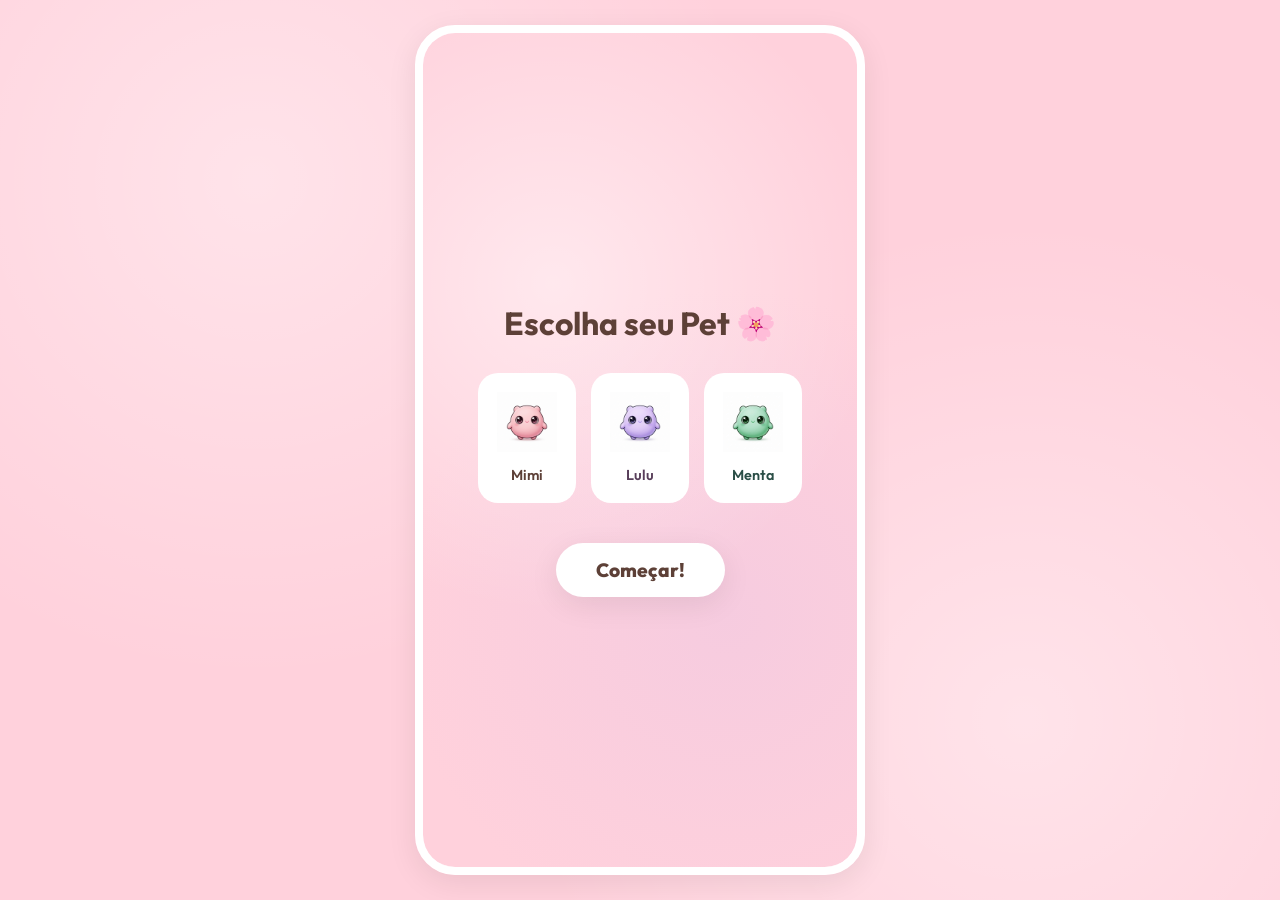
==== index.html @ eb4d81db "oi" ====
<!DOCTYPE html>
<html lang="pt-BR">

<head>
    <meta charset="UTF-8">
    <meta name="viewport" content="width=device-width, initial-scale=1.0">
    <title>Paw Bakery 🐾</title>
    <link rel="stylesheet" href="style.css">
</head>

<body>
    <div id="game-container">
        <!-- Selection Screen -->
        <div id="selection-screen" class="overlay">
            <h1>Escolha seu Pet 🌸</h1>
            <div class="pet-options">
                <div class="pet-option" data-color="pink">
                    <img src="assets/pet_idle.png" alt="Pink Pet" draggable="false">
                    <span>Mimi</span>
                </div>
                <div class="pet-option" data-color="lilac" style="filter: hue-rotate(280deg);">
                    <img src="assets/pet_idle.png" alt="Lilac Pet" draggable="false">
                    <span>Lulu</span>
                </div>
                <div class="pet-option" data-color="mint" style="filter: hue-rotate(150deg);">
                    <img src="assets/pet_idle.png" alt="Mint Pet" draggable="false">
                    <span>Menta</span>
                </div>
            </div>
            <button id="start-game" class="main-btn">Começar!</button>
        </div>

        <!-- Accessory Wardrobe Overlay -->
        <div id="wardrobe-screen" class="overlay" style="display: none;">
            <h1>Acessórios 🎀</h1>
            <div class="wardrobe-grid">
                <button class="wardrobe-item" data-acc="bow">🎀</button>
                <button class="wardrobe-item" data-acc="crown">👑</button>
                <button class="wardrobe-item" data-acc="flower">🌸</button>
                <button class="wardrobe-item" data-acc="hat">🎩</button>
                <button class="wardrobe-item" data-acc="star">⭐</button>
                <button class="wardrobe-item" data-acc="none">❌</button>
            </div>
            <button id="close-wardrobe" class="main-btn">Voltar</button>
        </div>

        <!-- Status Bars -->
        <div class="status-area">
            <div class="status-item">
                <span class="status-icon">🍰</span>
                <div class="bar-container">
                    <div id="hunger-bar" class="bar-fill bar-hunger"></div>
                </div>
            </div>
            <div class="status-item">
                <span class="status-icon">🧼</span>
                <div class="bar-container">
                    <div id="hygiene-bar" class="bar-fill bar-hygiene"></div>
                </div>
            </div>
            <div class="status-item">
                <span class="status-icon">⭐</span>
                <div class="bar-container">
                    <div id="happiness-bar" class="bar-fill bar-happiness"></div>
                </div>
            </div>
        </div>

        <!-- Pet Interaction Area -->
        <div class="pet-area">
            <div id="dirt-overlay" class="dirt-overlay"></div>
            <div id="pet" class="pet-idle">
                <img id="pet-img" src="assets/pet_idle.png" alt="Kawaii Pet" draggable="false">
                <!-- Accessory rendered ON the pet -->
                <div id="pet-accessory" class="pet-accessory"></div>
            </div>
            <div id="hearts-container" class="fx-container"></div>
        </div>

        <!-- Controls Area -->
        <div class="controls-area">
            <div class="menu-container">
                <button id="btn-food" class="control-btn" title="Alimentar">🍓</button>
                <div id="food-menu" class="sub-menu">
                    <button class="food-opt" data-emoji="🍓">🍓</button>
                    <button class="food-opt" data-emoji="🧁">🧁</button>
                    <button class="food-opt" data-emoji="🥛">🥛</button>
                </div>
            </div>
            <button id="btn-bath" class="control-btn" title="Banho">🛁</button>
            <button id="btn-shop" class="control-btn" title="Acessório">🎀</button>
        </div>
    </div>

    <!-- Emoji-based Drag Cursor (NO IMAGES = NO WHITE BG) -->
    <div id="drag-cursor" class="drag-cursor"></div>

    <script src="script.js"></script>
</body>

</html>
---- style.css ----
@import url('https://fonts.googleapis.com/css2?family=Outfit:wght@400;600;800&display=swap');

:root {
    --bg-color: #FFD1DC;
    --accent-pink: #F8BBD0;
    --accent-lilac: #E1BEE7;
    --accent-mint: #C8E6C9;
    --white: #FFFFFF;
    --text-color: #5D4037;
    --shadow: 0 8px 30px rgba(0, 0, 0, 0.08);
    --glass: rgba(255, 255, 255, 0.7);
}

* {
    margin: 0;
    padding: 0;
    box-sizing: border-box;
    font-family: 'Outfit', sans-serif;
    -webkit-tap-highlight-color: transparent;
    user-select: none;
}

body {
    background-color: var(--bg-color);
    background-image:
        radial-gradient(circle at 20% 20%, rgba(255, 255, 255, 0.4) 0%, transparent 40%),
        radial-gradient(circle at 80% 80%, rgba(255, 255, 255, 0.4) 0%, transparent 40%);
    height: 100vh;
    display: flex;
    justify-content: center;
    align-items: center;
    overflow: hidden;
    color: var(--text-color);
}

/* ==================== GAME CONTAINER ==================== */
#game-container {
    width: 100%;
    max-width: 450px;
    height: 100%;
    max-height: 850px;
    background: var(--glass);
    backdrop-filter: blur(10px);
    border: 8px solid var(--white);
    border-radius: 40px;
    position: relative;
    box-shadow: var(--shadow);
    display: flex;
    flex-direction: column;
    padding: 20px;
    overflow: hidden;
}

/* ==================== STATUS BARS ==================== */
.status-area {
    display: flex;
    justify-content: space-around;
    padding: 15px 10px;
    gap: 10px;
    z-index: 5;
}

.status-item {
    flex: 1;
    background: var(--white);
    padding: 10px;
    border-radius: 20px;
    display: flex;
    flex-direction: column;
    align-items: center;
    box-shadow: 0 4px 10px rgba(0, 0, 0, 0.05);
}

.status-icon {
    font-size: 1.5rem;
    margin-bottom: 5px;
}

.bar-container {
    width: 100%;
    height: 8px;
    background: #f0f0f0;
    border-radius: 10px;
    overflow: hidden;
}

.bar-fill {
    height: 100%;
    width: 100%;
    border-radius: 10px;
    transition: width 0.4s ease;
}

.bar-hunger {
    background: linear-gradient(90deg, #FFAB91, #FF7043);
}

.bar-hygiene {
    background: linear-gradient(90deg, #81D4FA, #29B6F6);
}

.bar-happiness {
    background: linear-gradient(90deg, #FFF59D, #FFD54F);
}

/* ==================== PET AREA ==================== */
.pet-area {
    flex: 1;
    display: flex;
    justify-content: center;
    align-items: center;
    position: relative;
}

#pet {
    width: 220px;
    height: 220px;
    cursor: pointer;
    transition: transform 0.2s;
    z-index: 10;
    position: relative;
    /* Anchor for accessory */
    display: flex;
    justify-content: center;
    align-items: center;
}

#pet img {
    width: 100%;
    height: 100%;
    object-fit: contain;
    display: block;
    pointer-events: none;
    /* Prevent image ghost drag */
}

/* Accessory ON THE PET */
.pet-accessory {
    position: absolute;
    top: -5px;
    right: 10px;
    font-size: 2.5rem;
    z-index: 20;
    pointer-events: none;
    filter: drop-shadow(0 2px 4px rgba(0, 0, 0, 0.15));
    transition: all 0.3s ease;
}

.pet-idle {
    animation: breathe 3s infinite ease-in-out;
}

@keyframes breathe {

    0%,
    100% {
        transform: scale(1);
    }

    50% {
        transform: scale(1.04) translateY(-3px);
    }
}

.pet-jump {
    animation: jump 0.5s ease-out;
}

@keyframes jump {

    0%,
    100% {
        transform: translateY(0);
    }

    50% {
        transform: translateY(-35px) scale(1.05);
    }
}

/* ==================== DIRT OVERLAY ==================== */
.dirt-overlay {
    position: absolute;
    top: 50%;
    left: 50%;
    transform: translate(-50%, -50%);
    width: 230px;
    height: 230px;
    pointer-events: none;
    opacity: 0;
    transition: opacity 0.5s;
    z-index: 11;
}

.dirt-spot {
    position: absolute;
    background: rgba(139, 94, 60, 0.35);
    border-radius: 50%;
    filter: blur(4px);
}

/* ==================== CONTROLS ==================== */
.controls-area {
    padding: 15px;
    display: flex;
    justify-content: center;
    gap: 20px;
    z-index: 5;
}

.control-btn {
    width: 70px;
    height: 70px;
    background: var(--white);
    border-radius: 50%;
    border: none;
    box-shadow: 0 6px 15px rgba(0, 0, 0, 0.1);
    cursor: pointer;
    font-size: 2rem;
    display: flex;
    justify-content: center;
    align-items: center;
    transition: transform 0.2s, box-shadow 0.2s;
}

.control-btn:hover {
    transform: translateY(-5px);
    box-shadow: 0 10px 20px rgba(0, 0, 0, 0.15);
}

.control-btn:active {
    transform: scale(0.92);
}

.control-btn.active-tool {
    background: var(--accent-pink);
    box-shadow: 0 0 20px rgba(248, 187, 208, 0.6);
}

/* ==================== FOOD SUB-MENU ==================== */
.menu-container {
    position: relative;
}

.sub-menu {
    position: absolute;
    bottom: 85px;
    left: 50%;
    transform: translateX(-50%) scale(0);
    background: var(--white);
    padding: 10px;
    border-radius: 20px;
    display: flex;
    gap: 10px;
    box-shadow: var(--shadow);
    transition: transform 0.3s cubic-bezier(0.175, 0.885, 0.32, 1.275);
    z-index: 200;
}

.sub-menu.active {
    transform: translateX(-50%) scale(1);
}

.food-opt {
    width: 55px;
    height: 55px;
    border: 3px solid transparent;
    background: var(--accent-pink);
    border-radius: 18px;
    font-size: 1.6rem;
    cursor: pointer;
    display: flex;
    justify-content: center;
    align-items: center;
    transition: transform 0.2s, border-color 0.2s;
}

.food-opt:hover {
    transform: scale(1.15);
}

.food-opt.selected-food {
    border-color: #E91E63;
    background: #FCE4EC;
}

/* ==================== EMOJI DRAG CURSOR (NO WHITE BG!) ==================== */
.drag-cursor {
    position: fixed;
    width: 60px;
    height: 60px;
    z-index: 9999;
    pointer-events: none;
    display: none;
    font-size: 2.8rem;
    text-align: center;
    line-height: 60px;
    filter: drop-shadow(0 5px 10px rgba(0, 0, 0, 0.25));
    transition: transform 0.05s linear;
}

/* ==================== FX: BUBBLES, HEARTS ==================== */
.fx-container {
    position: absolute;
    pointer-events: none;
    width: 100%;
    height: 100%;
    top: 0;
    left: 0;
    z-index: 50;
}

.bubble {
    position: fixed;
    background: rgba(255, 255, 255, 0.8);
    border-radius: 50%;
    border: 2px solid rgba(129, 212, 250, 0.6);
    animation: floatUp 1.2s ease-out forwards;
}

@keyframes floatUp {
    0% {
        transform: translateY(0) scale(1);
        opacity: 0.8;
    }

    100% {
        transform: translateY(-60px) scale(1.4);
        opacity: 0;
    }
}

.heart-fx {
    position: absolute;
    font-size: 1.5rem;
    animation: heartFloat 1s ease-out forwards;
    pointer-events: none;
}

@keyframes heartFloat {
    0% {
        transform: translateY(0) scale(0.5);
        opacity: 1;
    }

    100% {
        transform: translateY(-80px) scale(1.2);
        opacity: 0;
    }
}

/* ==================== SELECTION & WARDROBE OVERLAYS ==================== */
.overlay {
    position: absolute;
    top: 0;
    left: 0;
    width: 100%;
    height: 100%;
    background: var(--bg-color);
    background-image:
        radial-gradient(circle at 30% 30%, rgba(255, 255, 255, 0.5) 0%, transparent 50%),
        radial-gradient(circle at 70% 70%, rgba(225, 190, 231, 0.3) 0%, transparent 50%);
    z-index: 1000;
    display: flex;
    flex-direction: column;
    align-items: center;
    justify-content: center;
    border-radius: 32px;
    padding: 20px;
    text-align: center;
}

.overlay h1 {
    font-size: 2rem;
    margin-bottom: 30px;
    color: var(--text-color);
}

.pet-options {
    display: grid;
    grid-template-columns: repeat(3, 1fr);
    gap: 15px;
    margin-bottom: 40px;
}

.pet-option {
    background: var(--white);
    padding: 15px;
    border-radius: 20px;
    cursor: pointer;
    transition: transform 0.2s, box-shadow 0.2s, border 0.2s;
    border: 4px solid transparent;
}

.pet-option:hover {
    transform: scale(1.05);
}

.pet-option.selected {
    border-color: var(--accent-pink);
    box-shadow: 0 0 15px rgba(248, 187, 208, 0.5);
}

.pet-option img {
    width: 60px;
    height: 60px;
    margin-bottom: 10px;
}

.pet-option span {
    display: block;
    font-size: 0.9rem;
    font-weight: 600;
}

/* Wardrobe Grid */
.wardrobe-grid {
    display: grid;
    grid-template-columns: repeat(3, 1fr);
    gap: 15px;
    margin-bottom: 30px;
}

.wardrobe-item {
    width: 80px;
    height: 80px;
    background: var(--white);
    border: 4px solid transparent;
    border-radius: 20px;
    font-size: 2.5rem;
    cursor: pointer;
    display: flex;
    justify-content: center;
    align-items: center;
    transition: transform 0.2s, border-color 0.2s;
}

.wardrobe-item:hover {
    transform: scale(1.1);
}

.wardrobe-item.equipped {
    border-color: #E91E63;
    background: #FCE4EC;
}

.main-btn {
    padding: 15px 40px;
    font-size: 1.2rem;
    font-weight: 800;
    background: var(--white);
    color: var(--text-color);
    border: none;
    border-radius: 30px;
    box-shadow: var(--shadow);
    cursor: pointer;
    transition: transform 0.2s;
}

.main-btn:hover {
    transform: translateY(-3px) scale(1.05);
}

.main-btn:active {
    transform: scale(0.95);
}
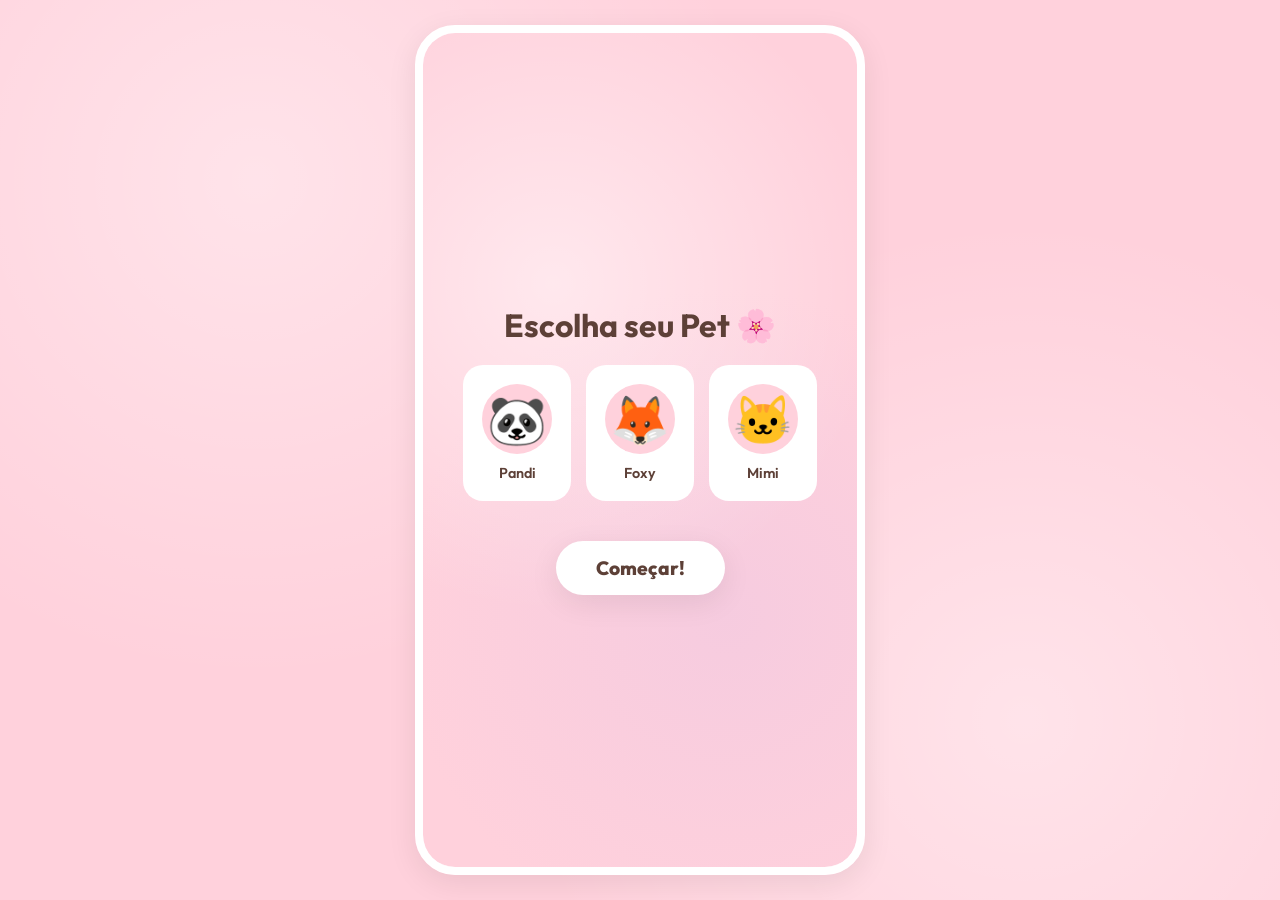
==== commit b4ba67fb: "hi" ====
--- a/index.html
+++ b/index.html
@@ -14,17 +14,17 @@
         <div id="selection-screen" class="overlay">
             <h1>Escolha seu Pet 🌸</h1>
             <div class="pet-options">
-                <div class="pet-option" data-color="pink">
-                    <img src="assets/pet_idle.png" alt="Pink Pet" draggable="false">
+                <div class="pet-option" data-emoji="🐼">
+                    <div class="pet-preview">🐼</div>
+                    <span>Pandi</span>
+                </div>
+                <div class="pet-option" data-emoji="🦊">
+                    <div class="pet-preview">🦊</div>
+                    <span>Foxy</span>
+                </div>
+                <div class="pet-option" data-emoji="🐱">
+                    <div class="pet-preview">🐱</div>
                     <span>Mimi</span>
-                </div>
-                <div class="pet-option" data-color="lilac" style="filter: hue-rotate(280deg);">
-                    <img src="assets/pet_idle.png" alt="Lilac Pet" draggable="false">
-                    <span>Lulu</span>
-                </div>
-                <div class="pet-option" data-color="mint" style="filter: hue-rotate(150deg);">
-                    <img src="assets/pet_idle.png" alt="Mint Pet" draggable="false">
-                    <span>Menta</span>
                 </div>
             </div>
             <button id="start-game" class="main-btn">Começar!</button>
@@ -42,6 +42,16 @@
                 <button class="wardrobe-item" data-acc="none">❌</button>
             </div>
             <button id="close-wardrobe" class="main-btn">Voltar</button>
+        </div>
+
+        <!-- Minigame Screen -->
+        <div id="minigame-screen" class="overlay" style="display: none;">
+            <h1>Donut Run! 🍩</h1>
+            <canvas id="minigame-canvas" width="400" height="600"></canvas>
+            <div id="minigame-hud">
+                <span id="mg-score">🍩 0</span>
+                <button id="mg-quit" class="main-btn mini-btn">Voltar</button>
+            </div>
         </div>
 
         <!-- Status Bars -->
@@ -67,14 +77,14 @@
         </div>
 
         <!-- Pet Interaction Area -->
-        <div class="pet-area">
+        <div class="pet-area" id="pet-area">
             <div id="dirt-overlay" class="dirt-overlay"></div>
             <div id="pet" class="pet-idle">
-                <img id="pet-img" src="assets/pet_idle.png" alt="Kawaii Pet" draggable="false">
-                <!-- Accessory rendered ON the pet -->
+                <div class="pet-bg-circle"></div>
+                <div id="pet-emoji">🐼</div>
                 <div id="pet-accessory" class="pet-accessory"></div>
             </div>
-            <div id="hearts-container" class="fx-container"></div>
+            <div id="fx-container" class="fx-container"></div>
         </div>
 
         <!-- Controls Area -->
@@ -88,11 +98,12 @@
                 </div>
             </div>
             <button id="btn-bath" class="control-btn" title="Banho">🛁</button>
+            <button id="btn-minigame" class="control-btn" title="Minigame">🎮</button>
             <button id="btn-shop" class="control-btn" title="Acessório">🎀</button>
         </div>
     </div>
 
-    <!-- Emoji-based Drag Cursor (NO IMAGES = NO WHITE BG) -->
+    <!-- Emoji drag cursor -->
     <div id="drag-cursor" class="drag-cursor"></div>
 
     <script src="script.js"></script>
--- a/style.css
+++ b/style.css
@@ -119,33 +119,43 @@
     transition: transform 0.2s;
     z-index: 10;
     position: relative;
-    /* Anchor for accessory */
-    display: flex;
-    justify-content: center;
-    align-items: center;
-}
-
-#pet img {
-    width: 100%;
-    height: 100%;
-    object-fit: contain;
-    display: block;
-    pointer-events: none;
-    /* Prevent image ghost drag */
-}
-
-/* Accessory ON THE PET */
+    display: flex;
+    justify-content: center;
+    align-items: center;
+}
+
+/* CIRCULAR PINK BACKGROUND — hides the white corners */
+.pet-bg-circle {
+    position: absolute;
+    width: 200px;
+    height: 200px;
+    border-radius: 50%;
+    background: var(--bg-color);
+    z-index: 0;
+}
+
+#pet-emoji {
+    font-size: 8rem;
+    position: relative;
+    z-index: 1;
+    pointer-events: none;
+    line-height: 1;
+}
+
+/* ACCESSORY — positioned on the pet's head/ear area */
 .pet-accessory {
     position: absolute;
-    top: -5px;
-    right: 10px;
-    font-size: 2.5rem;
+    top: 5%;
+    right: 15%;
+    font-size: 2rem;
     z-index: 20;
     pointer-events: none;
     filter: drop-shadow(0 2px 4px rgba(0, 0, 0, 0.15));
+    transform-origin: center;
     transition: all 0.3s ease;
 }
 
+/* ==================== ANIMATIONS ==================== */
 .pet-idle {
     animation: breathe 3s infinite ease-in-out;
 }
@@ -175,6 +185,32 @@
 
     50% {
         transform: translateY(-35px) scale(1.05);
+    }
+}
+
+.pet-eating {
+    animation: eating 0.4s ease-in-out;
+}
+
+@keyframes eating {
+    0% {
+        transform: scale(1);
+    }
+
+    25% {
+        transform: scale(1.08) rotate(-3deg);
+    }
+
+    50% {
+        transform: scale(0.95) rotate(3deg);
+    }
+
+    75% {
+        transform: scale(1.06) rotate(-2deg);
+    }
+
+    100% {
+        transform: scale(1);
     }
 }
 
@@ -204,19 +240,19 @@
     padding: 15px;
     display: flex;
     justify-content: center;
-    gap: 20px;
+    gap: 15px;
     z-index: 5;
 }
 
 .control-btn {
-    width: 70px;
-    height: 70px;
+    width: 65px;
+    height: 65px;
     background: var(--white);
     border-radius: 50%;
     border: none;
     box-shadow: 0 6px 15px rgba(0, 0, 0, 0.1);
     cursor: pointer;
-    font-size: 2rem;
+    font-size: 1.8rem;
     display: flex;
     justify-content: center;
     align-items: center;
@@ -244,7 +280,7 @@
 
 .sub-menu {
     position: absolute;
-    bottom: 85px;
+    bottom: 80px;
     left: 50%;
     transform: translateX(-50%) scale(0);
     background: var(--white);
@@ -284,7 +320,7 @@
     background: #FCE4EC;
 }
 
-/* ==================== EMOJI DRAG CURSOR (NO WHITE BG!) ==================== */
+/* ==================== EMOJI DRAG CURSOR ==================== */
 .drag-cursor {
     position: fixed;
     width: 60px;
@@ -296,10 +332,9 @@
     text-align: center;
     line-height: 60px;
     filter: drop-shadow(0 5px 10px rgba(0, 0, 0, 0.25));
-    transition: transform 0.05s linear;
-}
-
-/* ==================== FX: BUBBLES, HEARTS ==================== */
+}
+
+/* ==================== FX ==================== */
 .fx-container {
     position: absolute;
     pointer-events: none;
@@ -349,7 +384,31 @@
     }
 }
 
-/* ==================== SELECTION & WARDROBE OVERLAYS ==================== */
+.food-pop {
+    position: absolute;
+    font-size: 2rem;
+    animation: foodPop 0.8s ease-out forwards;
+    pointer-events: none;
+}
+
+@keyframes foodPop {
+    0% {
+        transform: scale(1) translateY(0);
+        opacity: 1;
+    }
+
+    50% {
+        transform: scale(1.4) translateY(-30px);
+        opacity: 0.8;
+    }
+
+    100% {
+        transform: scale(0.5) translateY(-60px);
+        opacity: 0;
+    }
+}
+
+/* ==================== OVERLAYS ==================== */
 .overlay {
     position: absolute;
     top: 0;
@@ -372,7 +431,7 @@
 
 .overlay h1 {
     font-size: 2rem;
-    margin-bottom: 30px;
+    margin-bottom: 20px;
     color: var(--text-color);
 }
 
@@ -397,14 +456,28 @@
 }
 
 .pet-option.selected {
-    border-color: var(--accent-pink);
     box-shadow: 0 0 15px rgba(248, 187, 208, 0.5);
 }
 
-.pet-option img {
-    width: 60px;
-    height: 60px;
-    margin-bottom: 10px;
+.pet-preview {
+    width: 70px;
+    height: 70px;
+    border-radius: 50%;
+    background: var(--bg-color);
+    margin: 0 auto 10px;
+    display: flex;
+    justify-content: center;
+    align-items: center;
+    overflow: hidden;
+    font-size: 3rem;
+}
+
+.pet-preview.lilac {
+    background: var(--accent-lilac);
+}
+
+.pet-preview.mint {
+    background: var(--accent-mint);
 }
 
 .pet-option span {
@@ -413,7 +486,7 @@
     font-weight: 600;
 }
 
-/* Wardrobe Grid */
+/* Wardrobe */
 .wardrobe-grid {
     display: grid;
     grid-template-columns: repeat(3, 1fr);
@@ -463,4 +536,33 @@
 
 .main-btn:active {
     transform: scale(0.95);
+}
+
+.mini-btn {
+    padding: 10px 20px;
+    font-size: 0.9rem;
+}
+
+/* ==================== MINIGAME ==================== */
+#minigame-canvas {
+    border-radius: 20px;
+    background: #1a1a2e;
+    box-shadow: 0 5px 20px rgba(0, 0, 0, 0.3);
+    max-width: 100%;
+}
+
+#minigame-hud {
+    display: flex;
+    justify-content: space-between;
+    align-items: center;
+    width: 100%;
+    max-width: 400px;
+    margin-top: 15px;
+    padding: 0 10px;
+}
+
+#mg-score {
+    font-size: 1.5rem;
+    font-weight: 800;
+    color: var(--text-color);
 }
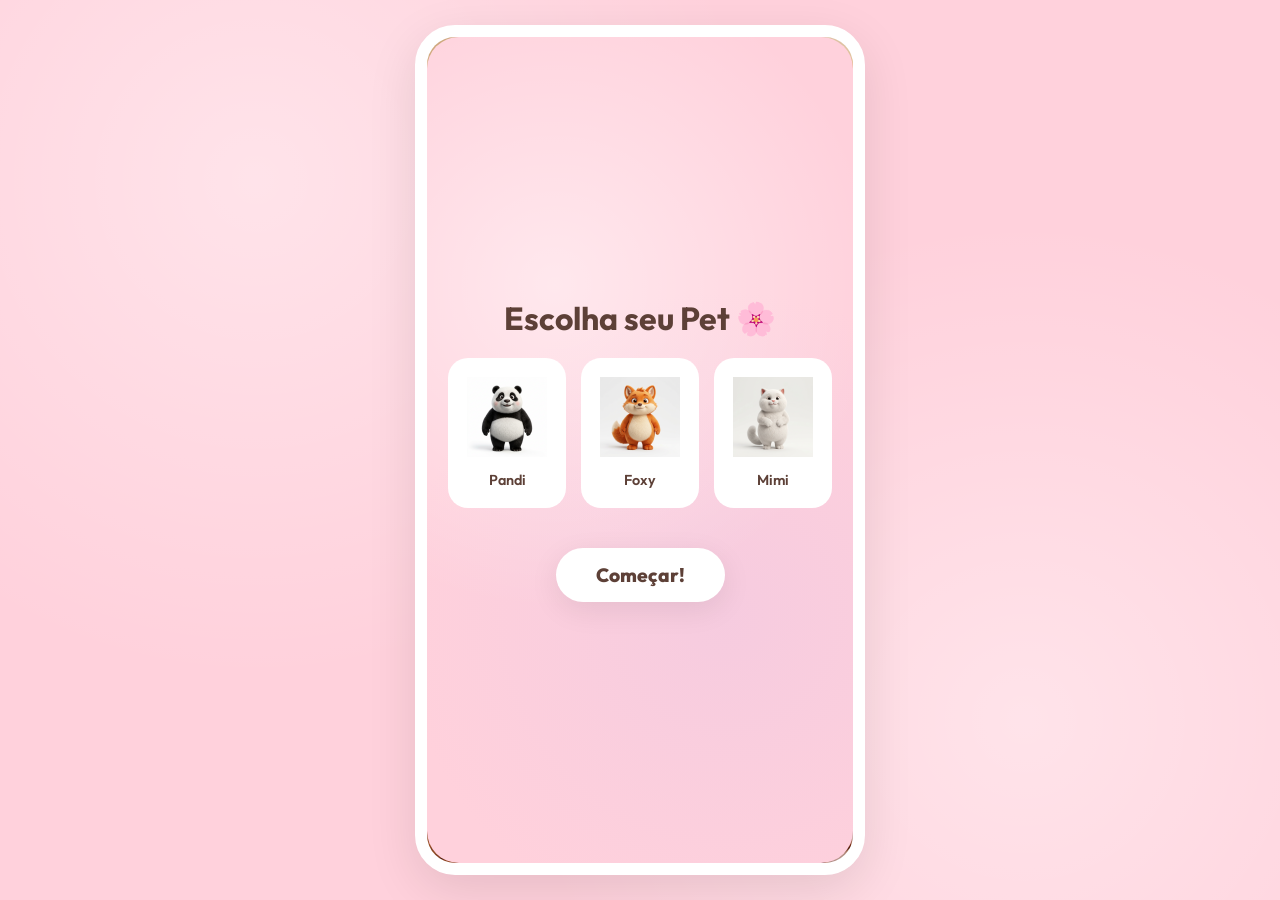
==== commit abd5159c: "oi" ====
--- a/index.html
+++ b/index.html
@@ -10,20 +10,23 @@
 
 <body>
     <div id="game-container">
+        <!-- Room Decor Background (Now an image) -->
+        <div id="room-bg"></div>
+
         <!-- Selection Screen -->
         <div id="selection-screen" class="overlay">
             <h1>Escolha seu Pet 🌸</h1>
             <div class="pet-options">
-                <div class="pet-option" data-emoji="🐼">
-                    <div class="pet-preview">🐼</div>
+                <div class="pet-option" data-pet="pandi">
+                    <img class="pet-preview-img" src="assets/pandi.png" alt="Pandi">
                     <span>Pandi</span>
                 </div>
-                <div class="pet-option" data-emoji="🦊">
-                    <div class="pet-preview">🦊</div>
+                <div class="pet-option" data-pet="foxy">
+                    <img class="pet-preview-img" src="assets/foxy.png" alt="Foxy">
                     <span>Foxy</span>
                 </div>
-                <div class="pet-option" data-emoji="🐱">
-                    <div class="pet-preview">🐱</div>
+                <div class="pet-option" data-pet="mimi">
+                    <img class="pet-preview-img" src="assets/mimi.png" alt="Mimi">
                     <span>Mimi</span>
                 </div>
             </div>
@@ -34,12 +37,30 @@
         <div id="wardrobe-screen" class="overlay" style="display: none;">
             <h1>Acessórios 🎀</h1>
             <div class="wardrobe-grid">
-                <button class="wardrobe-item" data-acc="bow">🎀</button>
-                <button class="wardrobe-item" data-acc="crown">👑</button>
-                <button class="wardrobe-item" data-acc="flower">🌸</button>
-                <button class="wardrobe-item" data-acc="hat">🎩</button>
-                <button class="wardrobe-item" data-acc="star">⭐</button>
-                <button class="wardrobe-item" data-acc="none">❌</button>
+                <div class="wardrobe-item-box">
+                    <button class="wardrobe-item" data-acc="bow" data-price="0">🎀</button>
+                    <span class="price-tag">Grátis</span>
+                </div>
+                <div class="wardrobe-item-box">
+                    <button class="wardrobe-item" data-acc="crown" data-price="30">👑</button>
+                    <span class="price-tag">🪙 30</span>
+                </div>
+                <div class="wardrobe-item-box">
+                    <button class="wardrobe-item" data-acc="flower" data-price="15">🌸</button>
+                    <span class="price-tag">🪙 15</span>
+                </div>
+                <div class="wardrobe-item-box">
+                    <button class="wardrobe-item" data-acc="hat" data-price="50">🎩</button>
+                    <span class="price-tag">🪙 50</span>
+                </div>
+                <div class="wardrobe-item-box">
+                    <button class="wardrobe-item" data-acc="star" data-price="25">⭐</button>
+                    <span class="price-tag">🪙 25</span>
+                </div>
+                <div class="wardrobe-item-box">
+                    <button class="wardrobe-item" data-acc="none">❌</button>
+                    <span class="price-tag">-</span>
+                </div>
             </div>
             <button id="close-wardrobe" class="main-btn">Voltar</button>
         </div>
@@ -75,13 +96,16 @@
                 </div>
             </div>
         </div>
+        
+        <!-- Coin HUD -->
+        <div id="coin-hud">🪙 <span id="coin-count">50</span></div>
+
 
         <!-- Pet Interaction Area -->
         <div class="pet-area" id="pet-area">
             <div id="dirt-overlay" class="dirt-overlay"></div>
             <div id="pet" class="pet-idle">
-                <div class="pet-bg-circle"></div>
-                <div id="pet-emoji">🐼</div>
+                <img id="pet-img" src="assets/pandi.png" alt="Pet">
                 <div id="pet-accessory" class="pet-accessory"></div>
             </div>
             <div id="fx-container" class="fx-container"></div>
@@ -95,6 +119,9 @@
                     <button class="food-opt" data-emoji="🍓">🍓</button>
                     <button class="food-opt" data-emoji="🧁">🧁</button>
                     <button class="food-opt" data-emoji="🥛">🥛</button>
+                    <button class="food-opt" data-emoji="🍩">🍩</button>
+                    <button class="food-opt" data-emoji="🍪">🍪</button>
+                    <button class="food-opt" data-emoji="🥞">🥞</button>
                 </div>
             </div>
             <button id="btn-bath" class="control-btn" title="Banho">🛁</button>
--- a/style.css
+++ b/style.css
@@ -124,35 +124,56 @@
     align-items: center;
 }
 
-/* CIRCULAR PINK BACKGROUND — hides the white corners */
-.pet-bg-circle {
-    position: absolute;
-    width: 200px;
-    height: 200px;
-    border-radius: 50%;
-    background: var(--bg-color);
+/* PET AREA ROOM BACKGROUND */
+#game-container {
+    background: #fdf0f4; /* Wall fallback */
+    position: relative;
+    border: 12px solid #fff;
+    box-shadow: 0 15px 50px rgba(0,0,0,0.1);
+    overflow: hidden;
+}
+
+#room-bg {
+    position: absolute;
+    top: 0;
+    left: 0;
+    width: 100%;
+    height: 100%;
     z-index: 0;
-}
-
-#pet-emoji {
-    font-size: 8rem;
+    background-image: url('assets/room_bg.png');
+    background-size: cover;
+    background-position: center;
+    background-repeat: no-repeat;
+    pointer-events: none; /* Let clicks pass through */
+}
+
+/* Accessory base styling */
+
+#pet-img {
+    height: 250px; /* Adjust based on asset proportions */
+    max-width: 100%;
+    object-fit: contain;
     position: relative;
     z-index: 1;
     pointer-events: none;
-    line-height: 1;
-}
-
-/* ACCESSORY — positioned on the pet's head/ear area */
+    mix-blend-mode: multiply; /* Make white background transparent */
+}
+
+/* ACCESSORY — Positioned via JS (draggable) */
 .pet-accessory {
     position: absolute;
-    top: 5%;
-    right: 15%;
     font-size: 2rem;
     z-index: 20;
-    pointer-events: none;
-    filter: drop-shadow(0 2px 4px rgba(0, 0, 0, 0.15));
-    transform-origin: center;
-    transition: all 0.3s ease;
+    pointer-events: auto; /* Enable dragging */
+    cursor: grab;
+    filter: drop-shadow(0 4px 6px rgba(0, 0, 0, 0.2));
+    user-select: none;
+    transition: transform 0.1s;
+}
+
+.pet-accessory:active {
+    cursor: grabbing;
+    transform: scale(1.2);
 }
 
 /* ==================== ANIMATIONS ==================== */
@@ -212,6 +233,13 @@
     100% {
         transform: scale(1);
     }
+}
+
+@keyframes shake {
+    0%, 100% { transform: translateX(0); }
+    25% { transform: translateX(-5px); }
+    50% { transform: translateX(5px); }
+    75% { transform: translateX(-5px); }
 }
 
 /* ==================== DIRT OVERLAY ==================== */
@@ -286,7 +314,8 @@
     background: var(--white);
     padding: 10px;
     border-radius: 20px;
-    display: flex;
+    display: grid;
+    grid-template-columns: repeat(3, 1fr);
     gap: 10px;
     box-shadow: var(--shadow);
     transition: transform 0.3s cubic-bezier(0.175, 0.885, 0.32, 1.275);
@@ -408,7 +437,25 @@
     }
 }
 
+/* ==================== COIN HUD ==================== */
+#coin-hud {
+    position: absolute;
+    top: 90px;
+    right: 25px;
+    background: var(--white);
+    padding: 8px 15px;
+    border-radius: 20px;
+    font-weight: 800;
+    box-shadow: 0 4px 10px rgba(0,0,0,0.1);
+    z-index: 100;
+    font-size: 1.1rem;
+    display: flex;
+    align-items: center;
+    gap: 5px;
+}
+
 /* ==================== OVERLAYS ==================== */
+
 .overlay {
     position: absolute;
     top: 0;
@@ -456,28 +503,18 @@
 }
 
 .pet-option.selected {
-    box-shadow: 0 0 15px rgba(248, 187, 208, 0.5);
-}
-
-.pet-preview {
-    width: 70px;
-    height: 70px;
-    border-radius: 50%;
-    background: var(--bg-color);
-    margin: 0 auto 10px;
-    display: flex;
-    justify-content: center;
-    align-items: center;
-    overflow: hidden;
-    font-size: 3rem;
-}
-
-.pet-preview.lilac {
-    background: var(--accent-lilac);
-}
-
-.pet-preview.mint {
-    background: var(--accent-mint);
+    box-shadow: 0 0 25px rgba(233, 30, 99, 0.4);
+    border: 6px solid #E91E63;
+    transform: scale(1.1);
+}
+
+.pet-preview-img {
+    width: 80px;
+    height: 80px;
+    object-fit: contain;
+    margin-bottom: 10px;
+    background: transparent;
+    mix-blend-mode: multiply; /* Make white background transparent */
 }
 
 .pet-option span {
@@ -490,8 +527,15 @@
 .wardrobe-grid {
     display: grid;
     grid-template-columns: repeat(3, 1fr);
-    gap: 15px;
+    gap: 20px;
     margin-bottom: 30px;
+}
+
+.wardrobe-item-box {
+    display: flex;
+    flex-direction: column;
+    align-items: center;
+    gap: 5px;
 }
 
 .wardrobe-item {
@@ -506,6 +550,15 @@
     justify-content: center;
     align-items: center;
     transition: transform 0.2s, border-color 0.2s;
+}
+
+.price-tag {
+    font-size: 0.8rem;
+    font-weight: 800;
+    color: var(--text-color);
+    background: rgba(255,255,255,0.5);
+    padding: 2px 8px;
+    border-radius: 10px;
 }
 
 .wardrobe-item:hover {
